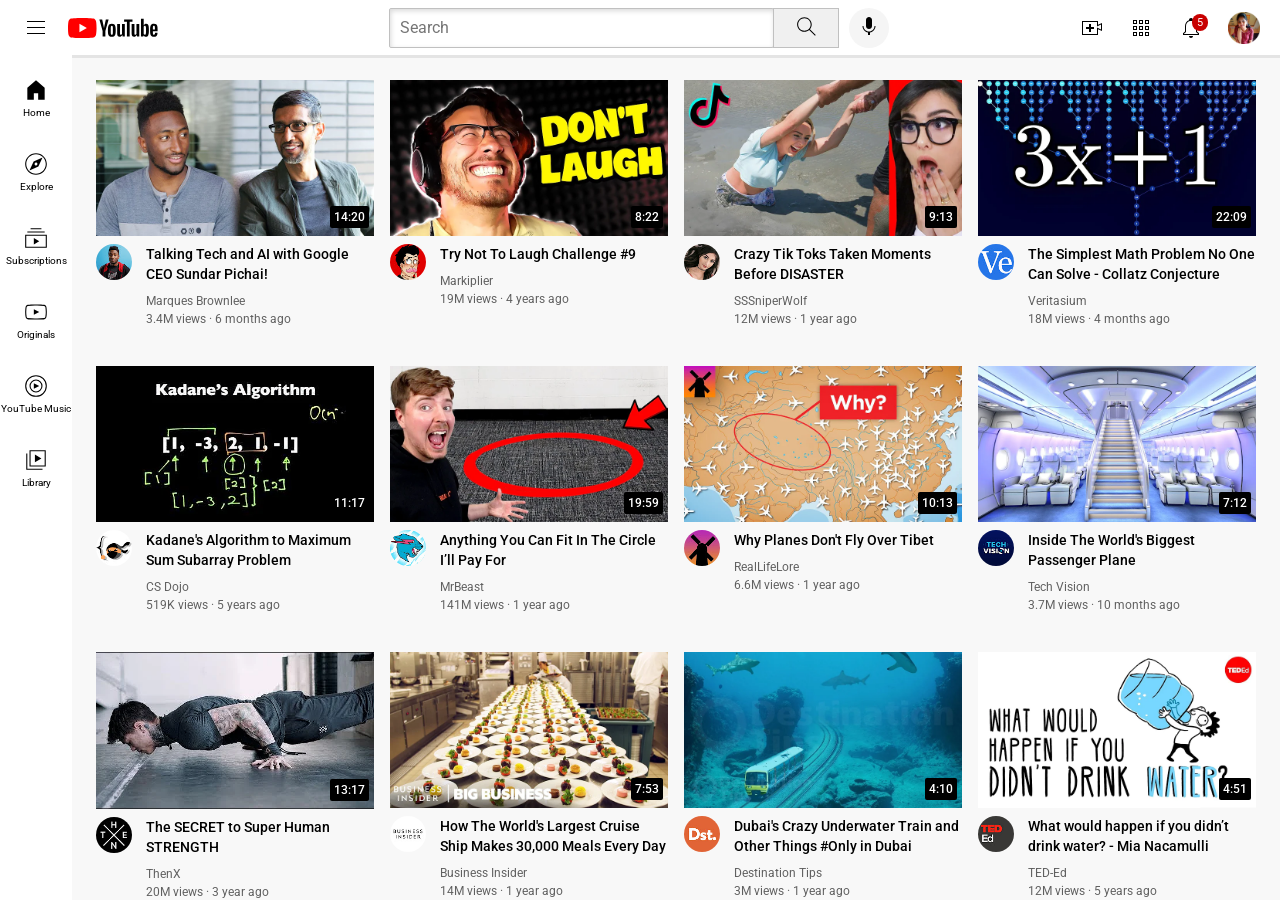
==== index.html @ d58c8a38 "Update and rename youtube.html to index.html" ====
<!DOCTYPE html>
<html>

<head>
    <link rel="preconnect" href="https://fonts.googleapis.com">
    <link rel="preconnect" href="https://fonts.gstatic.com" crossorigin>
    <link href="https://fonts.googleapis.com/css2?family=Roboto:ital,wght@0,100..900;1,100..900&display=swap"
        rel="stylesheet">
    <title>
        Youtube project
    </title>
    <link rel="stylesheet" href="style1.css">
    <link rel="stylesheet" href="style2.css">
    <link rel="stylesheet" href="style3.css">
    <link rel="stylesheet" href="style4.css">

</head>

<body>
    <div class="header">
        <div class="left-section">
            <img class="hamburger-menu" src="icons/hamburger-menu.svg">
            <img class="youtube-logo" src="icons/youtube-logo.svg">
        </div>
        <div class="middle-section">
            <input class="search-bar" type="textbox" placeholder="Search">
            <button class="search-button">
                <img class="search-icon" src="icons/search.svg">
                <div class="tooltip">Search</div>
            </button>
            <button class="voice-search-button">
                <img class="voice-search-icon" src="icons/voice-search-icon.svg">
                <div class="tooltip">Search with your voice</div>
            </button>
        </div>
        <div class="right-section">
            <div class="upload-icon-container">
                <img class="upload-icon" src="icons/upload.svg">
                <div class="tooltip">Create</div>
            </div>
            <div class="youtube-app-icon-container">
                <img class="youtube-app-icon" src="icons/youtube-apps.svg">
                <div class="tooltip">YouTube apps</div>
            </div>

            <div class="notifications-icon-container">
                <div class="notifications-icon-container">
                    <img class="notifications-icon" src="icons/notifications.svg">
                    <div class="tooltip">Notifications</div>
                </div>

                <div class="notifications-count">5</div>
            </div>
            <img class="current-user-picture" src="channel-pictures/my-channel.png">
        </div>
    </div>
    <div class="sidebar">
        <div class="side-bar-link">
            <img src="icons/home.svg">
            <div>Home</div>
        </div>
        <div class="side-bar-link">
            <img src="icons/explore.svg">
            <div>Explore</div>
        </div>
        <div class="side-bar-link">
            <img src="icons/subscriptions.svg">
            <div>Subscriptions</div>
        </div>
        <div class="side-bar-link">
            <img src="icons/originals.svg">
            <div>Originals</div>
        </div>
        <div class="side-bar-link">
            <img src="icons/youtube-music.svg">
            <div>YouTube Music</div>
        </div>
        <div class="side-bar-link">
            <img src="icons/library.svg">
            <div>Library</div>
        </div>
    </div>

    <div class="video-grid">
        <div class="video-preview">
            <a href="https://www.youtube.com/watch?v=n2RNcPRtAiY" target="_blank">
                <div class="thumbnail-row">
                    <img class="thumbnail1" src="thumbnails/thumbnail-1.webp">
                    <div class="video-time">14:20</div>
                </div>
            </a>
            <div class="video-info-grid">
                <div class="channel-picture">
                    <img class="profile-picture" src="channel-pictures/channel-1.jpeg">
                </div>
                <div class="video-info">
                    <p class="video-title">
                        Talking Tech and AI with Google CEO Sundar Pichai!
                    </p>
                    <p class="video-author">
                        Marques Brownlee
                    </p>
                    <p class="video-stats">
                        3.4M views &#183; 6 months ago
                    </p>
                </div>
            </div>
        </div>



        <div class="video-preview">
            <a href="https://www.youtube.com/watch?v=mP0RAo9SKZk" target="_blank">
                <div class="thumbnail-row">
                    <img class="thumbnail1" src="thumbnails/thumbnail-2.webp">
                    <div class="video-time">8:22</div>
                </div>
            </a>

            <div class="video-info-grid">
                <div class="channel-picture">
                    <img class="profile-picture" src="channel-pictures/channel-2.jpeg">
                </div>
                <div class="video-info">

                    <p class="video-title">

                        Try Not To Laugh Challenge #9
                    </p>
                    <p class="video-author">
                        Markiplier
                    </p>
                    <p class="video-stats">
                        19M views · 4 years ago
                    </p>
                </div>
            </div>
        </div>

        <div class="video-preview">
            <a href="https://www.youtube.com/watch?v=FgjPQQeTh1w" target="_blank">
                <div class="thumbnail-row">
                    <img class="thumbnail1" src="thumbnails/thumbnail-3.webp">
                    <div class="video-time">9:13</div>
                </div>
            </a>

            <div class="video-info-grid">
                <div class="channel-picture">
                    <img class="profile-picture" src="channel-pictures/channel-3.jpeg">
                </div>
                <div class="video-info">
                    <p class="video-title">

                        Crazy Tik Toks Taken Moments Before DISASTER
                    </p>
                    <p class="video-author">
                        SSSniperWolf
                    </p>
                    <p class="video-stats">
                        12M views · 1 year ago
                    </p>
                </div>
            </div>
        </div>

        <div class="video-preview">
            <a href="https://www.youtube.com/watch?v=094y1Z2wpJg" target="_blank">
                <div class="thumbnail-row">
                    <img class="thumbnail1" src="thumbnails/thumbnail-4.webp">
                    <div class="video-time">22:09</div>
                </div>
            </a>

            <div class="video-info-grid">
                <div class="channel-picture">
                    <img class="profile-picture" src="channel-pictures/channel-4.jpeg">
                </div>
                <div class="video-info">

                    <p class="video-title">

                        The Simplest Math Problem No One Can Solve - Collatz Conjecture

                    </p>
                    <p class="video-author">

                        Veritasium
                    </p>
                    <p class="video-stats">

                        18M views · 4 months ago
                    </p>
                </div>
            </div>
        </div>



        <div class="video-preview">
            <a href="https://www.youtube.com/watch?v=86CQq3pKSUw" target="_blank">
                <div class="thumbnail-row">
                    <img class="thumbnail1" src="thumbnails/thumbnail-5.webp">
                    <div class="video-time">11:17</div>
                </div>
            </a>

            <div class="video-info-grid">
                <div class="channel-picture">
                    <img class="profile-picture" src="channel-pictures/channel-5.jpeg">
                </div>
                <div class="video-info">
                    <p class="video-title">

                        Kadane's Algorithm to Maximum Sum Subarray Problem
                    </p>
                    <p class="video-author">
                        CS Dojo
                    </p>
                    <p class="video-stats">
                        519K views · 5 years ago
                </div>
            </div>
        </div>

        <div class="video-preview">
            <a href="https://www.youtube.com/watch?v=yXWw0_UfSFg" target="_blank">
                <div class="thumbnail-row">
                    <img class="thumbnail1" src="thumbnails/thumbnail-6.webp">
                    <div class="video-time">19:59</div>
                </div>
            </a>

            <div class="video-info-grid">
                <div class="channel-picture">
                    <img class="profile-picture" src="channel-pictures/channel-6.jpeg">
                </div>
                <div class="video-info">

                    <p class="video-title">

                        Anything You Can Fit In The Circle I’ll Pay For
                    </p>
                    <p class="video-author">
                        MrBeast
                    </p>
                    <p class="video-stats">
                        141M views · 1 year ago
                    </p>
                </div>
            </div>
        </div>
        <div class="video-preview">
            <a href="https://www.youtube.com/watch?v=fNVa1qMbF9Y" target="_blank">
                <div class="thumbnail-row">
                    <img class="thumbnail1" src="thumbnails/thumbnail-7.webp">
                    <div class="video-time">10:13</div>
                </div>
            </a>

            <div class="video-info-grid">
                <div class="channel-picture">
                    <img class="profile-picture" src="channel-pictures/channel-7.jpeg">
                </div>
                <div class="video-info">
                    <p class="video-title">
                        Why Planes Don't Fly Over Tibet
                    </p>
                    <p class="video-author">
                        RealLifeLore
                    </p>
                    <p class="video-stats">
                        6.6M views · 1 year ago
                    </p>
                </div>
            </div>
        </div>
        <div class="video-preview">
            <a href="https://www.youtube.com/watch?v=lFm4EM1juls" target="_blank">
                <div class="thumbnail-row">
                    <img class="thumbnail1" src="thumbnails/thumbnail-8.webp">
                    <div class="video-time">7:12</div>
                </div>
            </a>

            <div class="video-info-grid">
                <div class="channel-picture">
                    <img class="profile-picture" src="channel-pictures/channel-8.jpeg">
                </div>
                <div class="video-info">
                    <p class="video-title">
                        Inside The World's Biggest Passenger Plane
                    </p>
                    <p class="video-author">
                        Tech Vision
                    </p>
                    <p class="video-stats">
                        3.7M views · 10 months ago
                    </p>
                </div>
            </div>
        </div>
        <div class="video-preview">
            <a href="https://www.youtube.com/watch?v=ixmxOlcrlUc" target="_blank">
                <div class="thumbnail-row">
                    <img class="thumbnail1" src="thumbnails/thumbnail-9.webp">
                    <div class="video-time">13:17</div>
                </div>
            </a>

            <div class="video-info-grid">
                <div class="channel-picture">
                    <img class="profile-picture" src="channel-pictures/channel-9.jpeg">
                </div>
                <div class="video-info">
                    <p class="video-title">
                        The SECRET to Super Human STRENGTH
                    </p>
                    <p class="video-author">
                        ThenX
                    </p>
                    <p class="video-stats">
                        20M views · 3 year ago
                    </p>
                </div>
            </div>
        </div>
        <div class="video-preview">
            <a href="https://www.youtube.com/watch?v=R2vXbFp5C9o" target="_blank">
                <div class="thumbnail-row">
                    <img class="thumbnail1" src="thumbnails/thumbnail-10.webp">
                    <div class="video-time">7:53</div>
                </div>
            </a>

            <div class="video-info-grid">
                <div class="channel-picture">
                    <img class="profile-picture" src="channel-pictures/channel-10.jpeg">
                </div>
                <div class="video-info">

                    <p class="video-title">

                        How The World's Largest Cruise Ship Makes 30,000 Meals Every Day
                    </p>
                    <p class="video-author">
                        Business Insider
                    </p>
                    <p class="video-stats">
                        14M views · 1 year ago
                    </p>
                </div>
            </div>
        </div>
        <div class="video-preview">
            <a href="https://www.youtube.com/watch?v=0nZuYyXET3s" target="_blank">
                <div class="thumbnail-row">
                    <img class="thumbnail1" src="thumbnails/thumbnail-11.webp">
                    <div class="video-time">4:10</div>
                </div>
            </a>

            <div class="video-info-grid">
                <div class="channel-picture">
                    <img class="profile-picture" src="channel-pictures/channel-11.jpeg">
                </div>
                <div class="video-info">
                    <p class="video-title">
                        Dubai's Crazy Underwater Train and Other Things #Only in Dubai
                    </p>
                    <p class="video-author">
                        Destination Tips
                    </p>
                    <p class="video-stats">
                        3M views · 1 year ago
                    </p>
                </div>
            </div>
        </div>
        <div class="video-preview">
            <a href="https://www.youtube.com/watch?v=9iMGFqMmUFs" target="_blank">
                <div class="thumbnail-row">
                    <img class="thumbnail1" src="thumbnails/thumbnail-12.webp">
                    <div class="video-time">4:51</div>
                </div>
            </a>

            <div class="video-info-grid">
                <div class="channel-picture">
                    <img class="profile-picture" src="channel-pictures/channel-12.jpeg">
                </div>
                <div class="video-info">

                    <p class="video-title">
                        What would happen if you didn’t drink water? - Mia Nacamulli
                    </p>
                    <p class="video-author">
                        TED-Ed
                    </p>
                    <p class="video-stats">
                        12M views · 5 years ago
                    </p>
                </div>
            </div>
        </div>

    </div>

</body>

</html>
---- style1.css ----
.thumbnail1{
            
            display: block;
            width: 100%;
            cursor: pointer;
      }
      
      .profile-picture{
            width: 36px;
            border-radius: 50px;
      }
      .video-title{
      margin-top: 0px;
      font-size: 14px;
      font-weight: 500;
      line-height: 20px;
      margin-bottom: 10px;
      }
      .video-author, .video-stats{
            font-size: 12px;
            color: rgb(96, 96, 96);
          
      }
      .video-author{
              margin-bottom: 4px;
      }

      .thumbnail-row{
            margin-bottom: 8px;
            position: relative;
      }
      
      .video-info-grid{
            display: grid;
            grid-template-columns: 50px 1fr;
      }
      .video-grid{
            display:grid;
            grid-template-columns: 1fr 1fr 1fr;
            column-gap: 16px;
            row-gap: 40px;
      }
      @media (max-width: 750px) {
      .video-grid{
      grid-template-columns: 1fr 1fr;
      }
      }
      @media (min-width: 751px) and (max-width: 999px){
            .video-grid{
      grid-template-columns: 1fr 1fr 1fr;
      }
      }
      @media (min-width: 1000px) {
            .video-grid{
            grid-template-columns: 1fr 1fr 1fr 1fr;
            }
      }
      
     
      .video-time{
            font-family: roboto, arial;
            font-size: 12px;
            font-weight: 500;
            padding: 4px;
            border-radius: 2px;
            background-color: black;
            color: white;
            position: absolute;
            bottom: 8px;
            right: 5px;
      }
---- style2.css ----
p{ 
            font-family: roboto, arial;
            margin-top: 0px;
            margin-bottom: 0px;
      }
      body{
        margin: 0;
        padding-top: 80px;
        padding-left: 96px;
        padding-right: 24px;
        background-color: rgb(248, 248, 248);
      }
---- style3.css ----
.header{
  height: 55px;
  display: flex;
  flex-direction: row;
  justify-content: space-between;
  position: fixed;
  top: 0;
  left: 0;
  right: 0;
  background-color: white;
  border-bottom-width:1 px;
  border-bottom-style: solid;
  border-color: rgb(228, 228, 228);
  z-index: 100; 
}

.left-section{
  align-items: center;
  display: flex;
}
.hamburger-menu{
  height: 24px;
  margin-left: 24px;
  margin-right: 20px;
  cursor: pointer;
  
}
.youtube-logo{
  height: 20px;
  cursor: pointer;
}

.middle-section{
  flex: 1;
  margin-left: 70px;
  margin-right: 30px;
  max-width: 500px;
  display: flex;
  align-items: center;
}
.search-bar{
  flex: 1;
  height: 36px;
  padding-left: 10px;
  font-size: 16px;
  border-width: 1px;
  border-style: solid;
  border-color: rgb(192, 192, 192);
  border-radius: 2px;
  box-shadow: inset 1px 2px 5px rgba(0, 0, 0, 0.15);
  width: 0;
}

.search-bar::placeholder{
  font-family: Roboto, Arial;
  font-size: 16px;

}
.search-button{
height: 40px;
width: 66px;
background-color: rgb(240, 240, 240);
border-width: 1px;
border-style: solid;
border-color: rgb(192, 192, 192);
margin-left: -1px;
margin-right: 10px;
position: relative;
cursor: pointer;
}

.search-button .voice-search-button, .upload-icon-container, .youtube-app-icon-container, .notifications-icon-container  {
  display: flex;
  justify-content: center;
  align-items: center;
  position: relative;
}
.search-button .tooltip, .voice-search-button .tooltip,
.upload-icon-container .tooltip, .youtube-app-icon-container .tooltip, .notifications-icon-container .tooltip
{
  font-family: roboto, arial;
  position: absolute;
  background-color: gray;
  color: white;
  padding-top: 4px;
  padding-bottom: 4px;
  padding-left: 8px;
  padding-right: 8px;
  border-radius: 2px;
  font-size: 12px;
  bottom: -30px;
  opacity: 0;
  transition: 0.15s;
  pointer-events: none;
  white-space: nowrap;
}
.search-button:hover .tooltip, .voice-search-button:hover .tooltip, .upload-icon-container:hover .tooltip, .youtube-app-icon-container:hover .tooltip, .notifications-icon-container:hover .tooltip

{
  opacity: 1;
}
.search-icon{
  height: 25px;

}
.voice-search-button{
height: 40px;
width: 40px;
border-radius: 20px;
border: none;
background-color: rgb(245, 245, 245);
cursor: pointer;
}

.voice-search-icon{
  height: 24px;
}

.right-section{
  width: 180px;
  margin-right: 20px;
  display: flex;
  align-items: center;
  justify-content: space-between;
  flex-shrink: 0;
}

.upload-icon{
  height: 24px;
  cursor: pointer;
}
.youtube-app-icon{
  height: 24px;
  cursor: pointer;
}
.notifications-icon{
  height: 24px;
  cursor: pointer;
}
.notifications-icon-container{
  position: relative;
}
.notifications-count{
  position: absolute;
  top: -2px;
  right: -5px;
  background-color: rgb(200, 0, 0);
  color: white;
  font-family: roboto, arial;
  font-size: 11px;
  padding-left: 5px;
  padding-right: 5px;
  padding-top: 2px;
  padding-bottom: 2px;
  border-radius: 10px
}
.current-user-picture{
  height: 32px;
}
---- style4.css ----
.sidebar{
  position: fixed;
  left: 0;
  bottom: 0;
  top: 55px;
  background-color: white;
  width: 72px;
  z-index: 200;
  padding-top: 5px;
}
.side-bar-link{
  height: 74px;
  display: flex;
  justify-content: center;
  align-items: center;
  flex-direction: column;
  cursor: pointer;
}
.side-bar-link:hover{
  background-color: rgb(235, 235, 235);
}

.side-bar-link img{
height: 26px;
margin-bottom: 4px;
}
.side-bar-link div{
  font-family: roboto, arial;
  font-size: 10px;
}
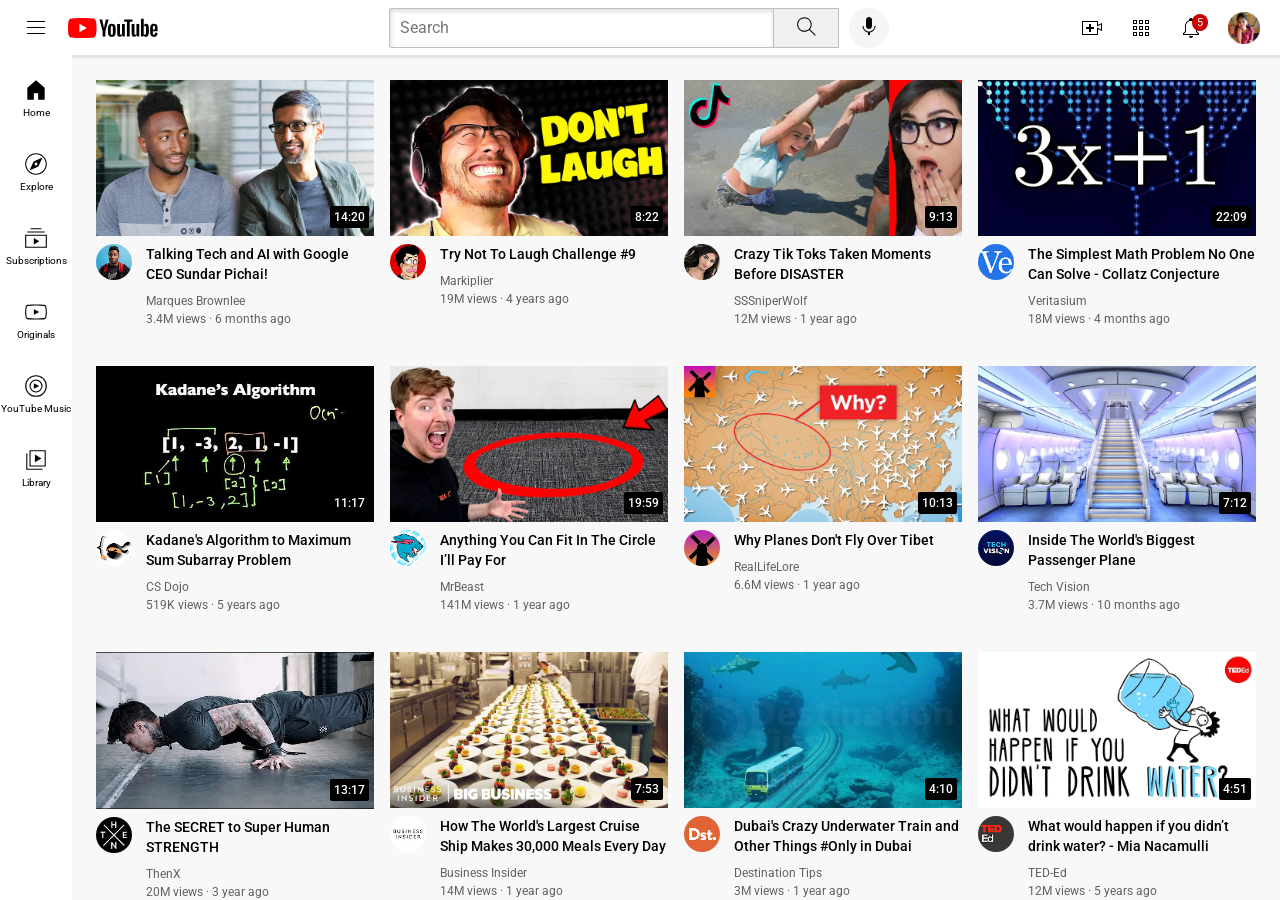
==== commit 3b29ef0c: "Update index.html" ====
--- a/index.html
+++ b/index.html
@@ -7,7 +7,7 @@
     <link href="https://fonts.googleapis.com/css2?family=Roboto:ital,wght@0,100..900;1,100..900&display=swap"
         rel="stylesheet">
     <title>
-        Youtube project
+        Youtube-Clone
     </title>
     <link rel="stylesheet" href="style1.css">
     <link rel="stylesheet" href="style2.css">
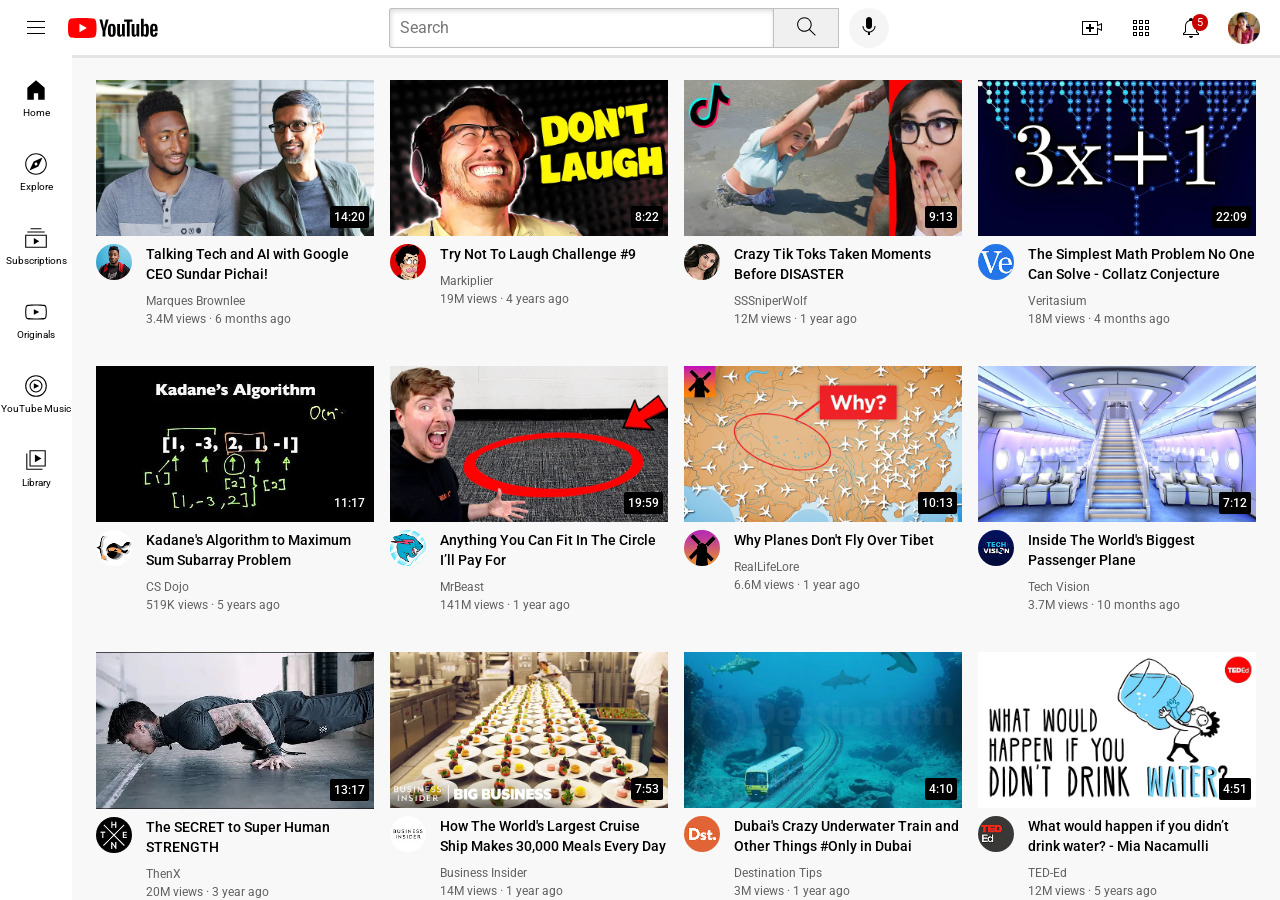
==== commit 8c6389d0: "Update index.html" ====
--- a/index.html
+++ b/index.html
@@ -2,6 +2,9 @@
 <html>
 
 <head>
+    <meta charset="UTF-8">
+  <meta name="viewport" content="width=device-width, initial-scale=1.0">
+
     <link rel="preconnect" href="https://fonts.googleapis.com">
     <link rel="preconnect" href="https://fonts.gstatic.com" crossorigin>
     <link href="https://fonts.googleapis.com/css2?family=Roboto:ital,wght@0,100..900;1,100..900&display=swap"
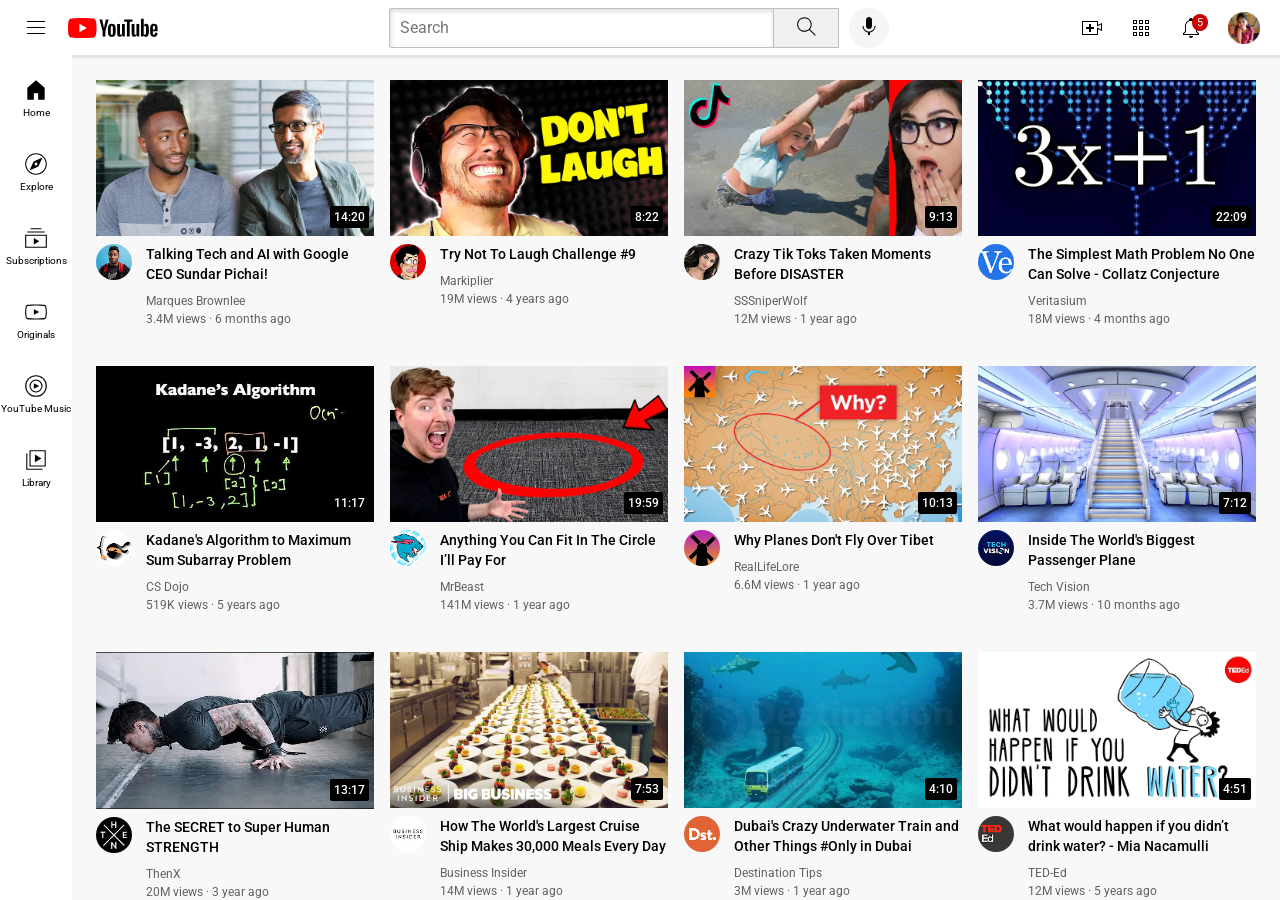
==== commit 8865388a: "Update index.html" ====
--- a/index.html
+++ b/index.html
@@ -2,8 +2,6 @@
 <html>
 
 <head>
-    <meta charset="UTF-8">
-  <meta name="viewport" content="width=device-width, initial-scale=1.0">
 
     <link rel="preconnect" href="https://fonts.googleapis.com">
     <link rel="preconnect" href="https://fonts.gstatic.com" crossorigin>
